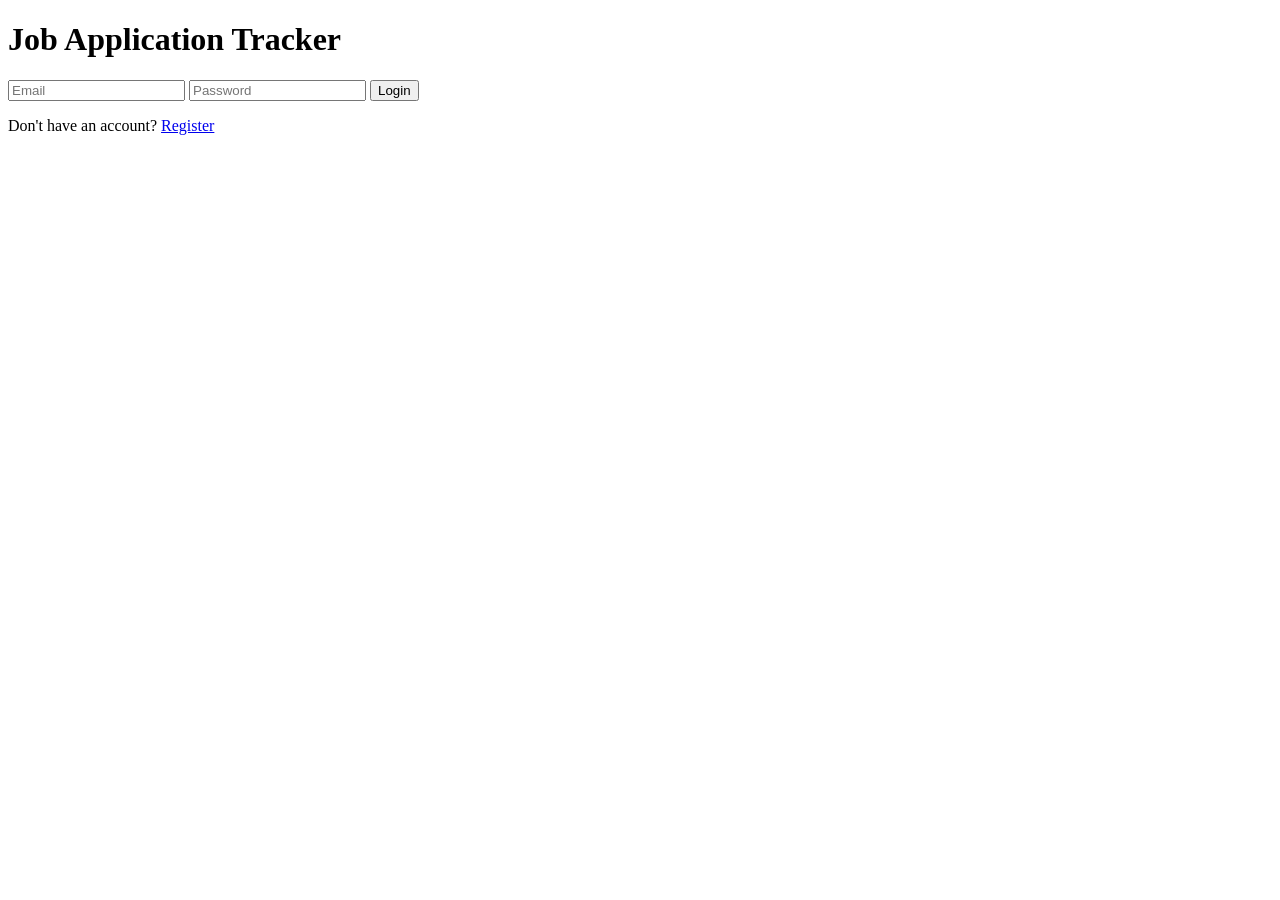
==== frontend/index.html @ ca5eeea6 "Initial working MySQL version" ====
<!DOCTYPE html>
<html lang="en">
<head>
    <meta charset="UTF-8">
    <meta name="viewport" content="width=device-width, initial-scale=1.0">
    <title>Job Tracker - Login</title>

    <link rel="stylesheet" href="css/style.css">
</head>
<body>

    <div class="container">

        <h1>Job Application Tracker</h1>

        <form id="loginForm">

            <input
                type="email"
                id="email"
                placeholder="Email"
                required
            >

            <input
                type="password"
                id="password"
                placeholder="Password"
                required
            >

            <button type="submit">
                Login
            </button>

        </form>

        <p>
            Don't have an account?
            <a href="register.html">Register</a>
        </p>

    </div>

    <script src="js/config.js"></script>
    <script src="js/auth.js"></script>

</body>
</html>
---- frontend/css/style.css ----
.dashboard{
    width:90%;
    max-width:1100px;
    margin:auto;
    background:white;
    padding:30px;
    border-radius:10px;
    box-shadow:0 4px 10px rgba(0,0,0,.1);
}

.header{
    display:flex;
    justify-content:space-between;
    align-items:center;
    margin-bottom:25px;
}

.header-buttons button{
    width:auto;
    padding:10px 18px;
    margin-left:10px;
}

.search-container{
    margin-bottom:20px;
}

.search-container input{
    width:300px;
}

table{
    width:100%;
    border-collapse:collapse;
}

th,
td{
    border:1px solid #ddd;
    padding:12px;
    text-align:left;
}

th{
    background:#007bff;
    color:white;
}

tr:nth-child(even){
    background:#f7f7f7;
}

.status{
    padding:6px 12px;
    border-radius:20px;
    color:white;
    font-size:14px;
    font-weight:bold;
}

.applied{
    background:#007bff;
}

.interview{
    background:#f39c12;
}

.selected{
    background:#27ae60;
}

.rejected{
    background:#e74c3c;
}

.edit-btn{
    background:#3498db;
    margin-right:5px;
}

.delete-btn{
    background:#e74c3c;
}

.pagination{
    margin-top:20px;
    display:flex;
    justify-content:center;
    align-items:center;
    gap:15px;
}

.pagination button{
    width:120px;
}
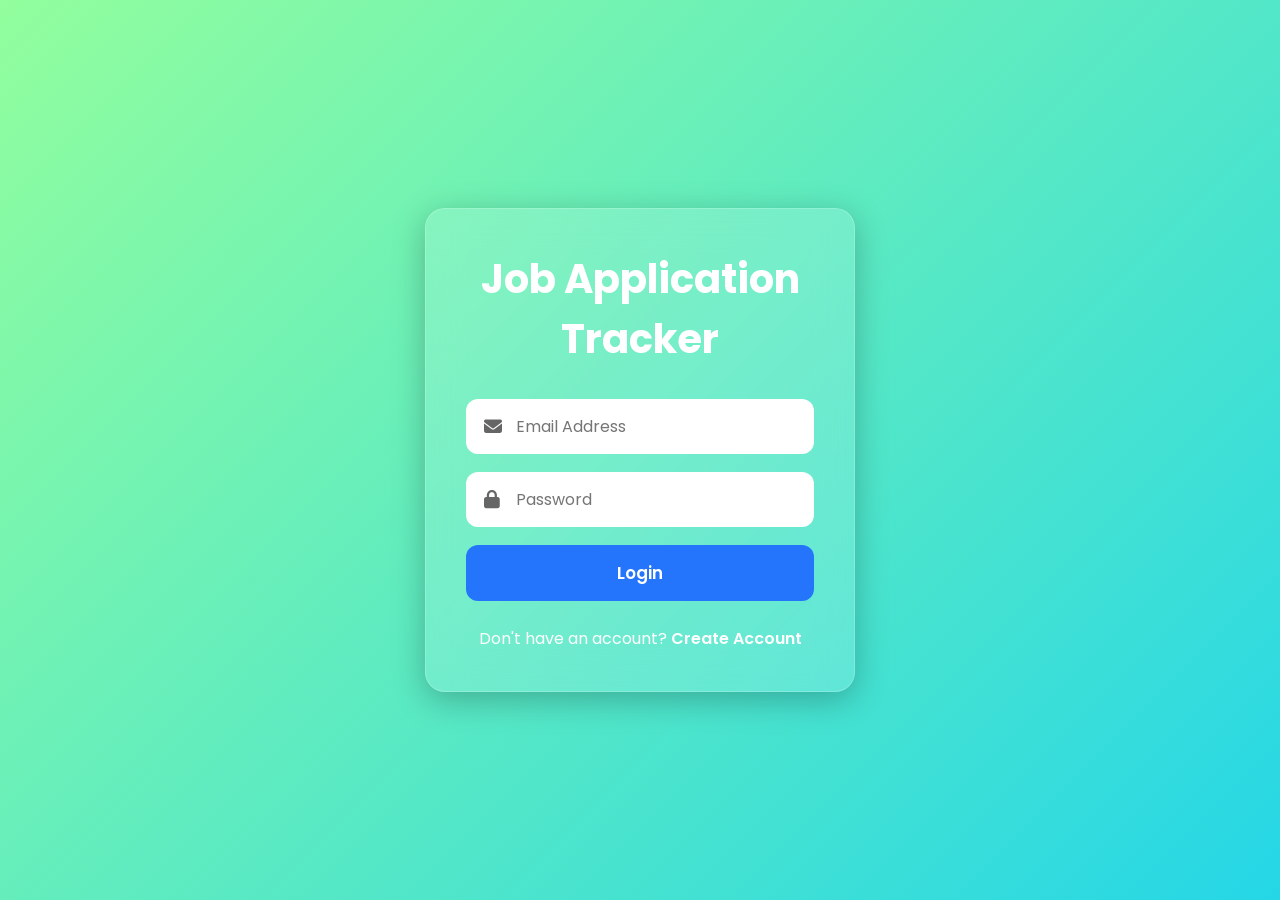
==== commit 7b2181a6: "Modern login UI" ====
--- a/frontend/index.html
+++ b/frontend/index.html
@@ -1,49 +1,70 @@
 <!DOCTYPE html>
 <html lang="en">
+
 <head>
     <meta charset="UTF-8">
     <meta name="viewport" content="width=device-width, initial-scale=1.0">
-    <title>Job Tracker - Login</title>
+    <title>Job Application Tracker</title>
 
     <link rel="stylesheet" href="css/style.css">
+
+    <!-- Google Font -->
+    <link href="https://fonts.googleapis.com/css2?family=Poppins:wght@300;400;500;600;700&display=swap"
+          rel="stylesheet">
+
+    <!-- Font Awesome Icons -->
+    <link rel="stylesheet"
+          href="https://cdnjs.cloudflare.com/ajax/libs/font-awesome/6.6.0/css/all.min.css">
 </head>
+
 <body>
 
-    <div class="container">
+<div class="container">
 
-        <h1>Job Application Tracker</h1>
+    <h1>Job Application Tracker</h1>
 
-        <form id="loginForm">
+    <form id="loginForm">
+
+        <div class="input-box">
+
+            <i class="fa-solid fa-envelope"></i>
 
             <input
-                type="email"
-                id="email"
-                placeholder="Email"
-                required
-            >
+                    type="email"
+                    id="email"
+                    placeholder="Email Address"
+                    required>
+
+        </div>
+
+        <div class="input-box">
+
+            <i class="fa-solid fa-lock"></i>
 
             <input
-                type="password"
-                id="password"
-                placeholder="Password"
-                required
-            >
+                    type="password"
+                    id="password"
+                    placeholder="Password"
+                    required>
 
-            <button type="submit">
-                Login
-            </button>
+        </div>
 
-        </form>
+        <button type="submit">
+            Login
+        </button>
 
-        <p>
-            Don't have an account?
-            <a href="register.html">Register</a>
-        </p>
+    </form>
 
-    </div>
+    <p>
+        Don't have an account?
+        <a href="register.html">Create Account</a>
+    </p>
 
-    <script src="js/config.js"></script>
-    <script src="js/auth.js"></script>
+</div>
+
+<script src="js/config.js"></script>
+<script src="js/auth.js"></script>
 
 </body>
+
 </html>
--- a/frontend/css/style.css
+++ b/frontend/css/style.css
@@ -1,96 +1,204 @@
-.dashboard{
-    width:90%;
-    max-width:1100px;
-    margin:auto;
-    background:white;
-    padding:30px;
-    border-radius:10px;
-    box-shadow:0 4px 10px rgba(0,0,0,.1);
-}
-
-.header{
-    display:flex;
-    justify-content:space-between;
-    align-items:center;
-    margin-bottom:25px;
-}
-
-.header-buttons button{
-    width:auto;
-    padding:10px 18px;
-    margin-left:10px;
-}
-
-.search-container{
-    margin-bottom:20px;
-}
-
-.search-container input{
-    width:300px;
-}
-
-table{
-    width:100%;
-    border-collapse:collapse;
-}
-
-th,
-td{
-    border:1px solid #ddd;
-    padding:12px;
-    text-align:left;
-}
-
-th{
-    background:#007bff;
-    color:white;
-}
-
-tr:nth-child(even){
-    background:#f7f7f7;
-}
-
-.status{
-    padding:6px 12px;
-    border-radius:20px;
-    color:white;
-    font-size:14px;
-    font-weight:bold;
-}
-
-.applied{
-    background:#007bff;
-}
-
-.interview{
-    background:#f39c12;
-}
-
-.selected{
-    background:#27ae60;
-}
-
-.rejected{
-    background:#e74c3c;
-}
-
-.edit-btn{
-    background:#3498db;
-    margin-right:5px;
-}
-
-.delete-btn{
-    background:#e74c3c;
-}
-
-.pagination{
-    margin-top:20px;
+@import url('https://fonts.googleapis.com/css2?family=Poppins:wght@300;400;500;600;700&display=swap');
+
+*{
+    margin:0;
+    padding:0;
+    box-sizing:border-box;
+    font-family:'Poppins',sans-serif;
+}
+
+body{
+    min-height:100vh;
     display:flex;
     justify-content:center;
     align-items:center;
-    gap:15px;
-}
-
-.pagination button{
-    width:120px;
+
+    background:linear-gradient(-45deg,
+    #6a11cb,
+    #2575fc,
+    #00c9ff,
+    #92fe9d);
+
+    background-size:400% 400%;
+    animation:gradient 15s ease infinite;
+}
+
+@keyframes gradient{
+
+0%{background-position:0% 50%;}
+50%{background-position:100% 50%;}
+100%{background-position:0% 50%;}
+
+}
+
+.container{
+
+width:430px;
+
+background:rgba(255,255,255,.15);
+
+backdrop-filter:blur(18px);
+
+border-radius:20px;
+
+padding:40px;
+
+box-shadow:
+0 8px 32px rgba(0,0,0,.25);
+
+border:1px solid rgba(255,255,255,.2);
+
+}
+
+h1{
+
+text-align:center;
+
+margin-bottom:30px;
+
+font-size:40px;
+
+font-weight:700;
+
+color:white;
+
+}
+
+form{
+
+display:flex;
+
+flex-direction:column;
+
+gap:18px;
+
+}
+
+.input-box{
+
+position:relative;
+
+}
+
+.input-box i{
+
+position:absolute;
+
+left:18px;
+
+top:50%;
+
+transform:translateY(-50%);
+
+color:#666;
+
+font-size:18px;
+
+}
+
+.input-box input{
+
+padding-left:50px;
+
+width:100%;
+
+}
+
+input{
+
+padding:15px;
+
+border-radius:12px;
+
+border:none;
+
+outline:none;
+
+font-size:16px;
+
+background:white;
+
+transition:.3s;
+
+}
+
+input:focus{
+
+transform:scale(1.02);
+
+box-shadow:0 0 10px rgba(37,117,252,.4);
+
+}
+
+button{
+
+padding:15px;
+
+border:none;
+
+border-radius:12px;
+
+font-size:17px;
+
+font-weight:600;
+
+cursor:pointer;
+
+background:#2575fc;
+
+color:white;
+
+transition:.3s;
+
+}
+
+button:hover{
+
+background:#0f5be7;
+
+transform:translateY(-2px);
+
+}
+
+p{
+
+margin-top:25px;
+
+text-align:center;
+
+color:white;
+
+}
+
+a{
+
+color:#fff;
+
+font-weight:600;
+
+text-decoration:none;
+
+}
+
+a:hover{
+
+text-decoration:underline;
+
+}
+
+@media(max-width:500px){
+
+.container{
+
+width:90%;
+padding:30px;
+
+}
+
+h1{
+
+font-size:32px;
+
+}
+
 }
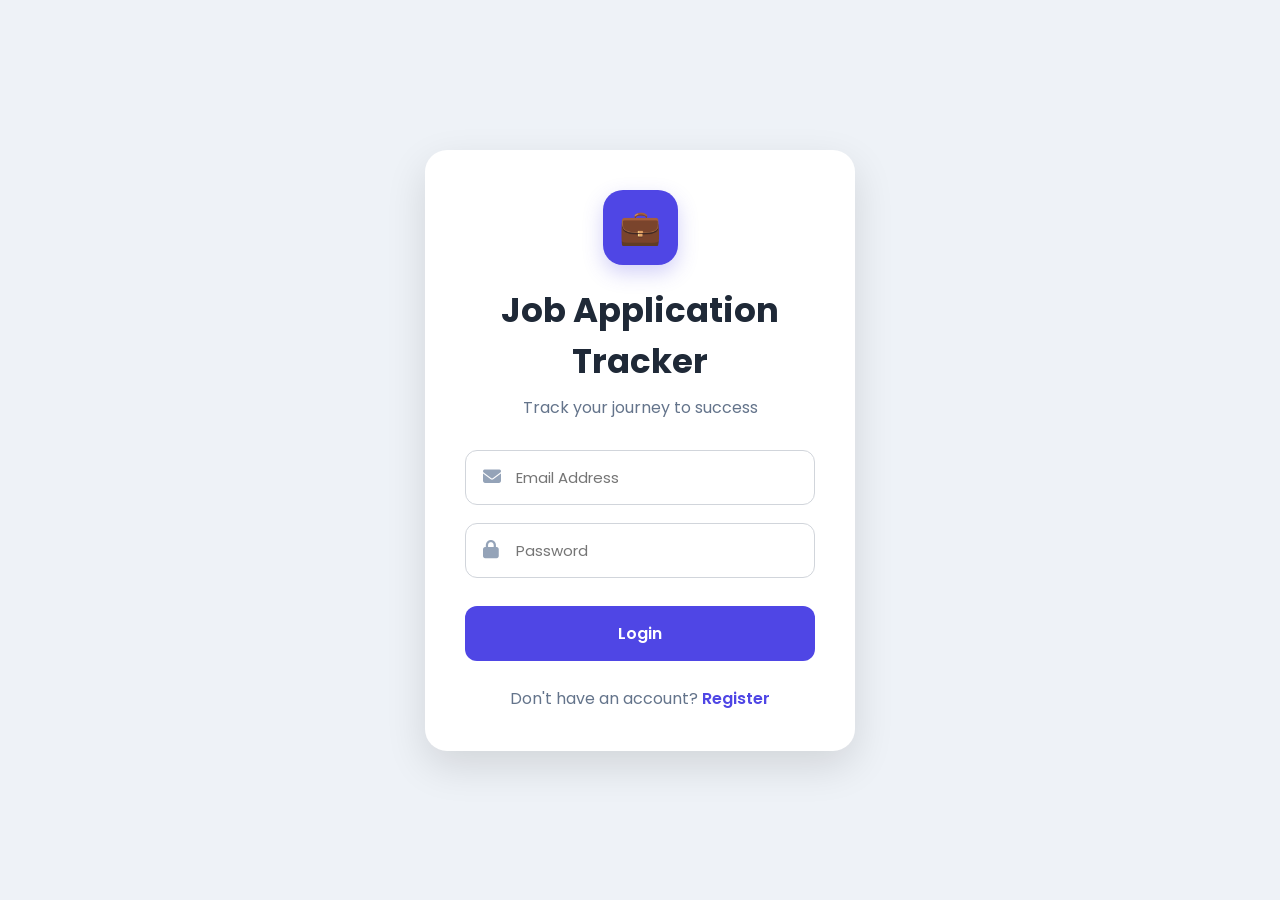
==== commit 6d4f54e5: "Professional login and register UI" ====
--- a/frontend/index.html
+++ b/frontend/index.html
@@ -2,26 +2,35 @@
 <html lang="en">
 
 <head>
+
     <meta charset="UTF-8">
     <meta name="viewport" content="width=device-width, initial-scale=1.0">
+
     <title>Job Application Tracker</title>
 
     <link rel="stylesheet" href="css/style.css">
 
-    <!-- Google Font -->
     <link href="https://fonts.googleapis.com/css2?family=Poppins:wght@300;400;500;600;700&display=swap"
           rel="stylesheet">
 
-    <!-- Font Awesome Icons -->
     <link rel="stylesheet"
           href="https://cdnjs.cloudflare.com/ajax/libs/font-awesome/6.6.0/css/all.min.css">
+
 </head>
 
 <body>
 
 <div class="container">
 
+    <div class="logo">
+        💼
+    </div>
+
     <h1>Job Application Tracker</h1>
+
+    <p class="subtitle">
+        Track your journey to success
+    </p>
 
     <form id="loginForm">
 
@@ -55,9 +64,16 @@
 
     </form>
 
-    <p>
+    <p class="bottom-text">
+
         Don't have an account?
-        <a href="register.html">Create Account</a>
+
+        <a href="register.html">
+
+            Register
+
+        </a>
+
     </p>
 
 </div>
--- a/frontend/css/style.css
+++ b/frontend/css/style.css
@@ -8,181 +8,196 @@
 }
 
 body{
+
     min-height:100vh;
+
     display:flex;
+
     justify-content:center;
+
     align-items:center;
 
-    background:linear-gradient(-45deg,
-    #6a11cb,
-    #2575fc,
-    #00c9ff,
-    #92fe9d);
-
-    background-size:400% 400%;
-    animation:gradient 15s ease infinite;
-}
-
-@keyframes gradient{
-
-0%{background-position:0% 50%;}
-50%{background-position:100% 50%;}
-100%{background-position:0% 50%;}
+    background:#eef2f7;
 
 }
 
 .container{
 
-width:430px;
-
-background:rgba(255,255,255,.15);
-
-backdrop-filter:blur(18px);
-
-border-radius:20px;
-
-padding:40px;
-
-box-shadow:
-0 8px 32px rgba(0,0,0,.25);
-
-border:1px solid rgba(255,255,255,.2);
+    width:430px;
+
+    background:white;
+
+    padding:40px;
+
+    border-radius:22px;
+
+    box-shadow:0 15px 40px rgba(0,0,0,.12);
+
+}
+
+.logo{
+
+    width:75px;
+
+    height:75px;
+
+    background:#4f46e5;
+
+    color:white;
+
+    margin:0 auto 20px;
+
+    display:flex;
+
+    justify-content:center;
+
+    align-items:center;
+
+    border-radius:20px;
+
+    font-size:34px;
+
+    box-shadow:0 8px 20px rgba(79,70,229,.25);
 
 }
 
 h1{
 
-text-align:center;
-
-margin-bottom:30px;
-
-font-size:40px;
-
-font-weight:700;
-
-color:white;
+    text-align:center;
+
+    color:#1f2937;
+
+    font-size:34px;
+
+    font-weight:700;
+
+}
+
+.subtitle{
+
+    text-align:center;
+
+    color:#64748b;
+
+    margin-top:8px;
+
+    margin-bottom:30px;
 
 }
 
 form{
 
-display:flex;
-
-flex-direction:column;
-
-gap:18px;
+    display:flex;
+
+    flex-direction:column;
+
+    gap:18px;
 
 }
 
 .input-box{
 
-position:relative;
+    position:relative;
 
 }
 
 .input-box i{
 
-position:absolute;
-
-left:18px;
-
-top:50%;
-
-transform:translateY(-50%);
-
-color:#666;
-
-font-size:18px;
+    position:absolute;
+
+    left:18px;
+
+    top:50%;
+
+    transform:translateY(-50%);
+
+    color:#94a3b8;
+
+    font-size:18px;
 
 }
 
 .input-box input{
 
-padding-left:50px;
-
-width:100%;
-
-}
-
-input{
-
-padding:15px;
-
-border-radius:12px;
-
-border:none;
-
-outline:none;
-
-font-size:16px;
-
-background:white;
-
-transition:.3s;
-
-}
-
-input:focus{
-
-transform:scale(1.02);
-
-box-shadow:0 0 10px rgba(37,117,252,.4);
+    width:100%;
+
+    padding:15px 18px 15px 50px;
+
+    border:1px solid #d1d5db;
+
+    border-radius:12px;
+
+    outline:none;
+
+    font-size:15px;
+
+    transition:.3s;
+
+}
+
+.input-box input:focus{
+
+    border-color:#4f46e5;
+
+    box-shadow:0 0 0 3px rgba(79,70,229,.15);
 
 }
 
 button{
 
-padding:15px;
-
-border:none;
-
-border-radius:12px;
-
-font-size:17px;
-
-font-weight:600;
-
-cursor:pointer;
-
-background:#2575fc;
-
-color:white;
-
-transition:.3s;
+    width:100%;
+
+    margin-top:10px;
+
+    padding:15px;
+
+    border:none;
+
+    border-radius:12px;
+
+    background:#4f46e5;
+
+    color:white;
+
+    font-size:16px;
+
+    font-weight:600;
+
+    cursor:pointer;
+
+    transition:.3s;
 
 }
 
 button:hover{
 
-background:#0f5be7;
-
-transform:translateY(-2px);
-
-}
-
-p{
-
-margin-top:25px;
-
-text-align:center;
-
-color:white;
-
-}
-
-a{
-
-color:#fff;
-
-font-weight:600;
-
-text-decoration:none;
-
-}
-
-a:hover{
-
-text-decoration:underline;
+    background:#4338ca;
+
+}
+
+.bottom-text{
+
+    text-align:center;
+
+    margin-top:25px;
+
+    color:#64748b;
+
+}
+
+.bottom-text a{
+
+    color:#4f46e5;
+
+    text-decoration:none;
+
+    font-weight:600;
+
+}
+
+.bottom-text a:hover{
+
+    text-decoration:underline;
 
 }
 
@@ -191,13 +206,14 @@
 .container{
 
 width:90%;
+
 padding:30px;
 
 }
 
 h1{
 
-font-size:32px;
+font-size:28px;
 
 }
 
